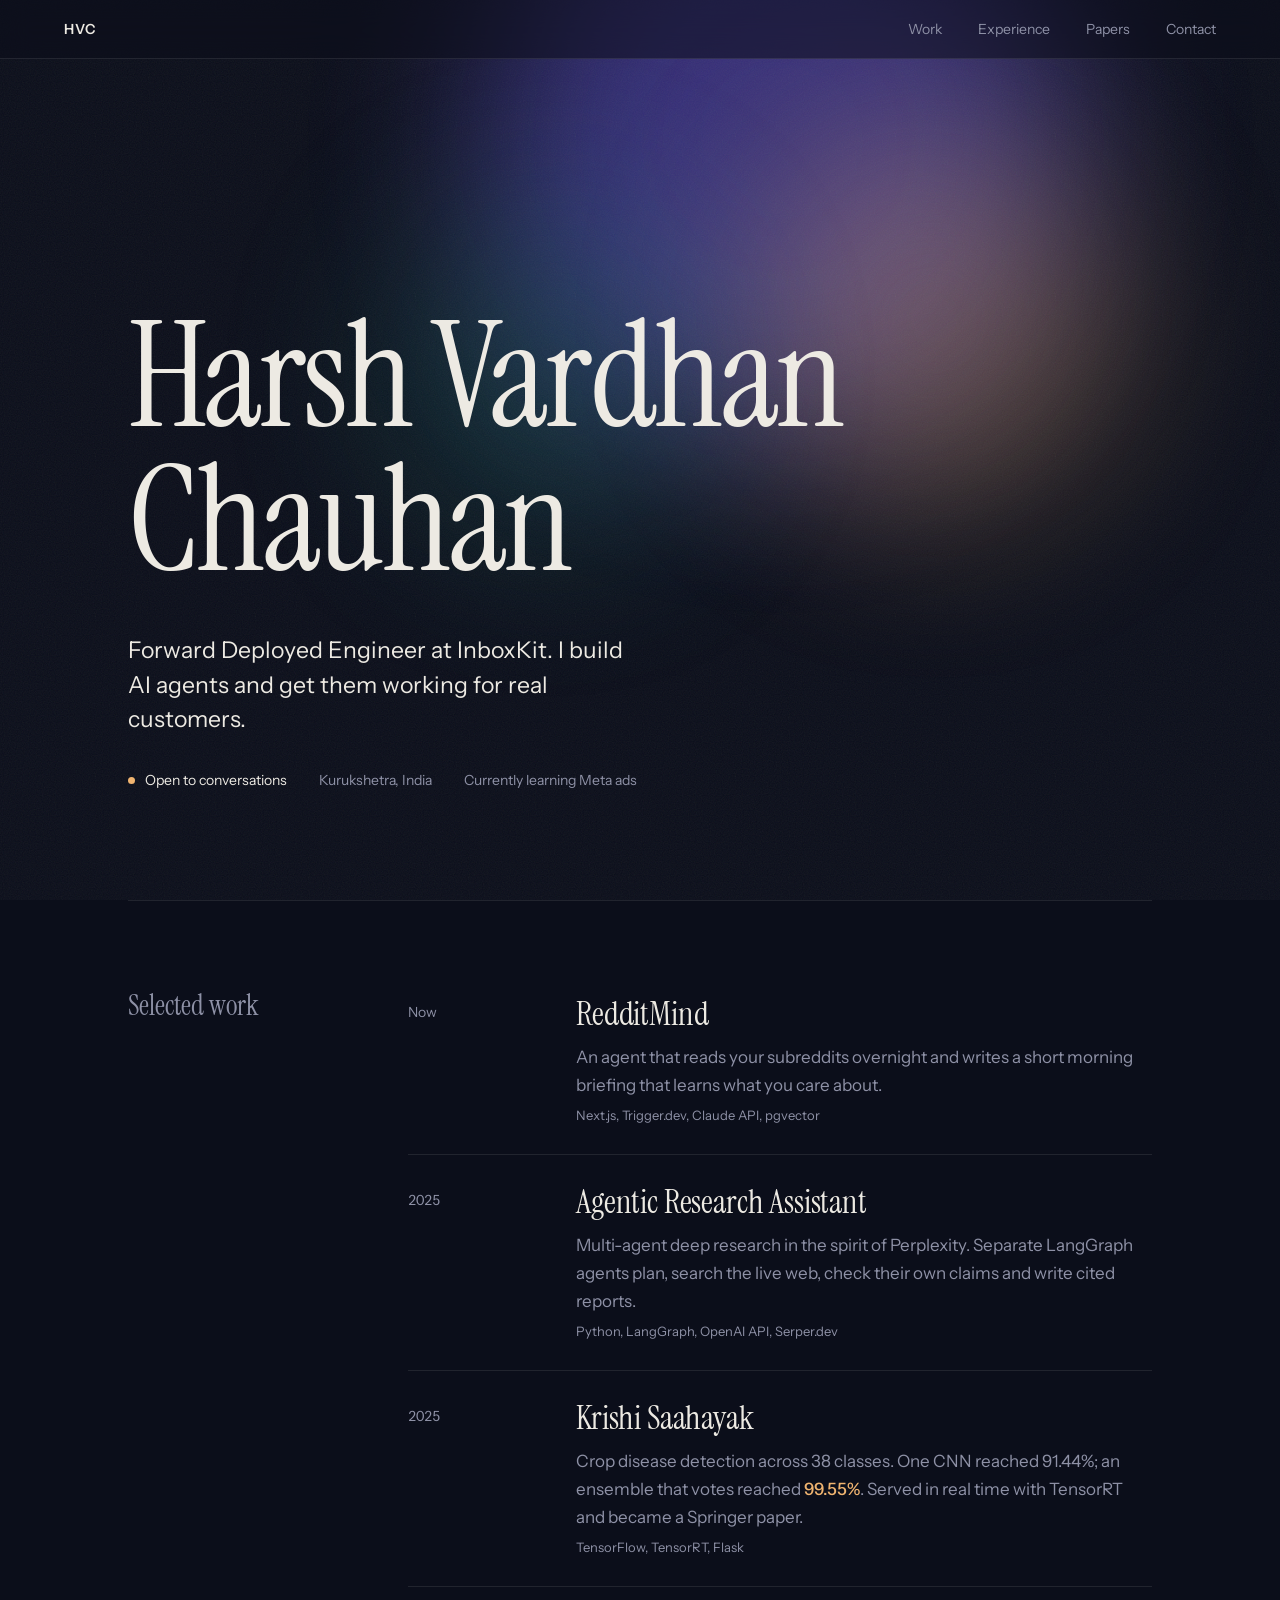
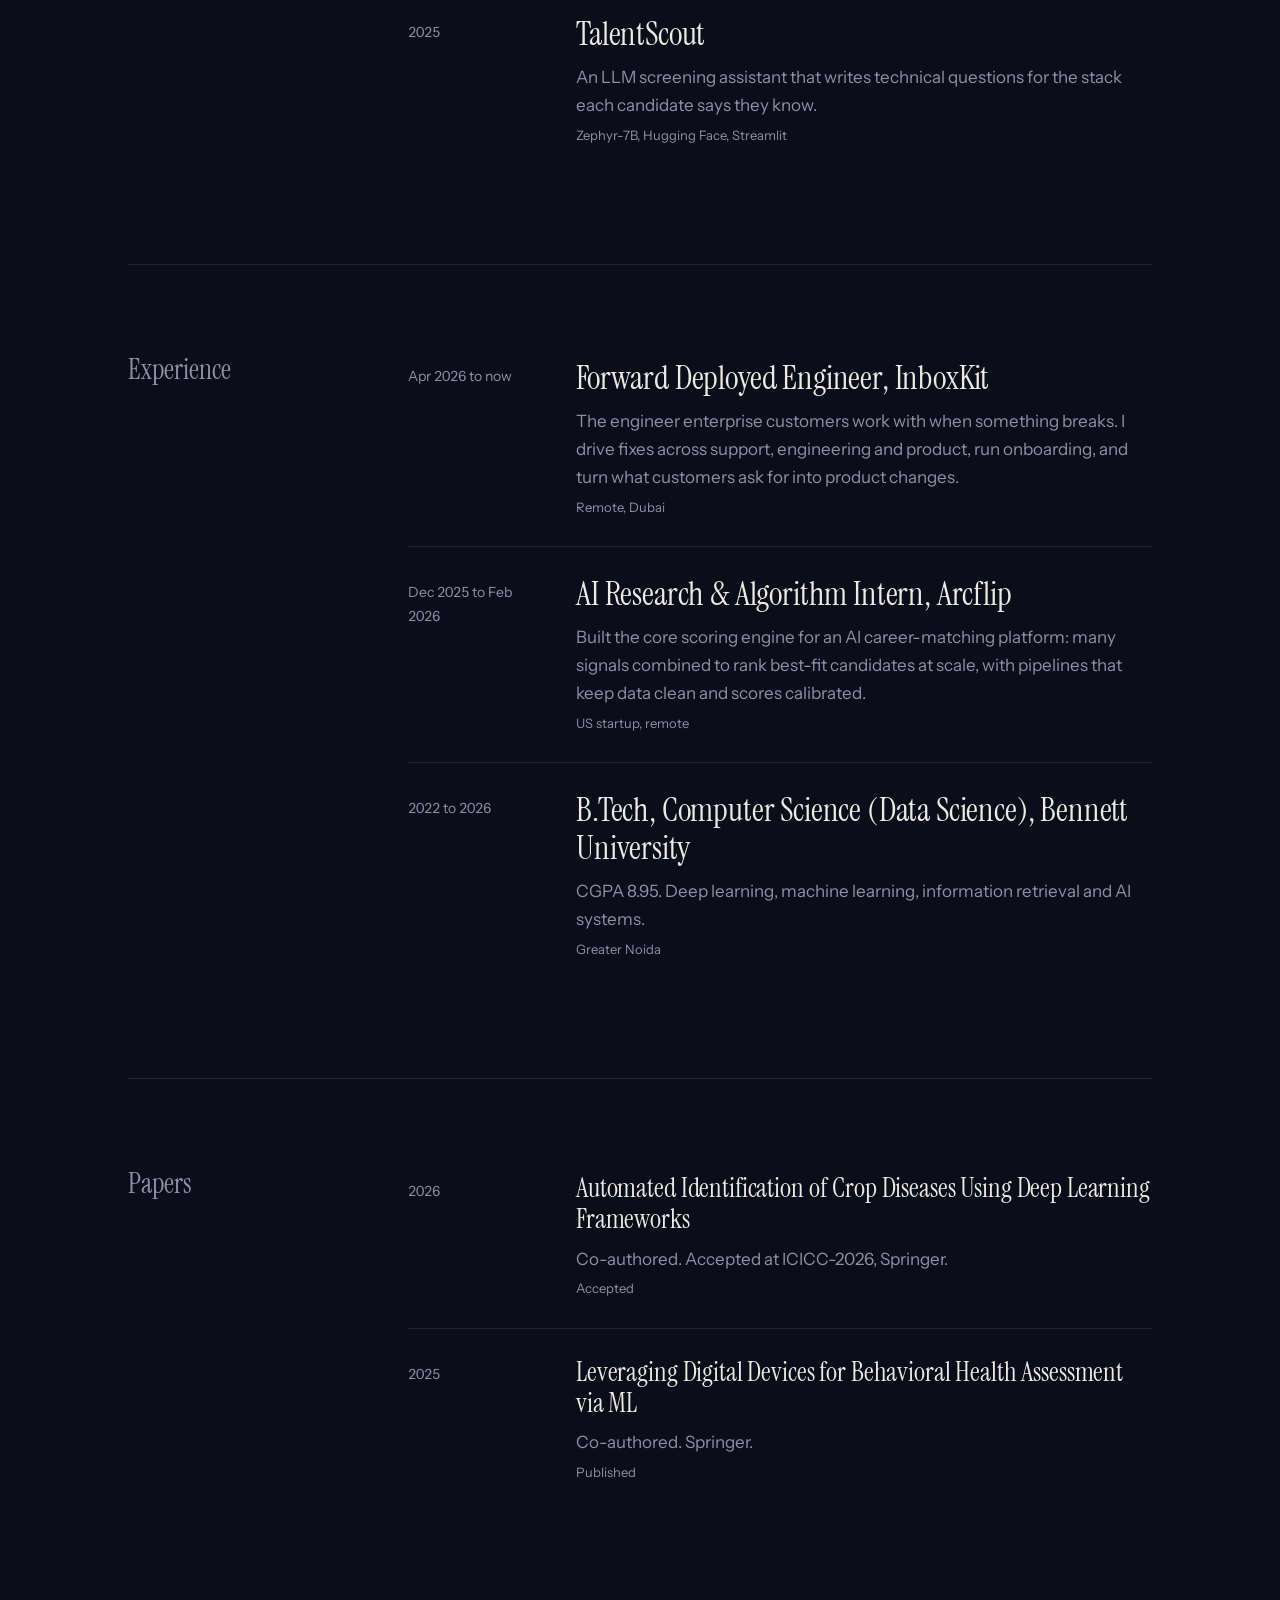
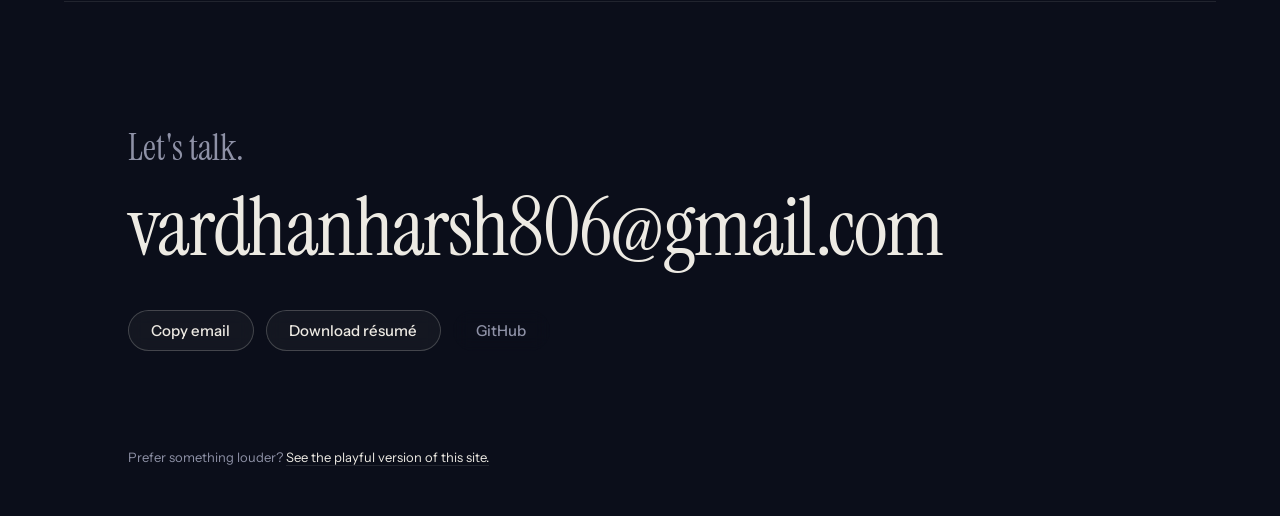
==== aura/index.html @ 72054ad7 "Add red colour preview and professional aura version Co-Authored-By: Claude Opus 5.5 <noreply@anthro" ====
<!doctype html>
<html lang="en">
<head>
  <meta charset="utf-8">
  <meta name="robots" content="noindex">
  <meta name="viewport" content="width=device-width, initial-scale=1">
  <title>Harsh Vardhan Chauhan</title>
  <meta name="description" content="Forward Deployed Engineer at InboxKit. I build AI agents and get them working for real customers.">
  <meta property="og:title" content="Harsh Vardhan Chauhan">
  <meta property="og:description" content="Forward Deployed Engineer at InboxKit. I build AI agents and get them working for real customers.">
  <meta property="og:image" content="https://vardhan-harsh07.github.io/og.png">
  <meta name="theme-color" content="#0B0E1A">
  <link rel="icon" href="data:image/svg+xml,<svg xmlns='http://www.w3.org/2000/svg' viewBox='0 0 32 32'><rect width='32' height='32' rx='16' fill='%230B0E1A'/><circle cx='16' cy='16' r='9' fill='%23F0B470' opacity='.9'/></svg>">
  <link rel="preconnect" href="https://fonts.googleapis.com">
  <link rel="preconnect" href="https://fonts.gstatic.com" crossorigin>
  <link href="https://fonts.googleapis.com/css2?family=Instrument+Sans:wght@400;500;600&family=Instrument+Serif&display=swap" rel="stylesheet">
  <link rel="stylesheet" href="aura.css">
</head>
<body>
  <a class="skip" href="#work">Skip to work</a>

  <div class="aura" aria-hidden="true">
    <span class="orb orb-a"></span>
    <span class="orb orb-b"></span>
    <span class="orb orb-c"></span>
  </div>
  <div class="grain" aria-hidden="true"></div>

  <header class="top">
    <a class="mark" href="#top" aria-label="Back to top">HVC</a>
    <nav aria-label="Sections">
      <a href="#work">Work</a>
      <a href="#experience">Experience</a>
      <a href="#papers">Papers</a>
      <a href="#contact">Contact</a>
    </nav>
  </header>

  <main id="top">
    <section class="hero">
      <h1 class="name" aria-label="Harsh Vardhan Chauhan">
        <span class="line"><span>Harsh Vardhan</span></span>
        <span class="line"><span>Chauhan</span></span>
      </h1>
      <p class="lede reveal">Forward Deployed Engineer at InboxKit. I build AI agents and get them working for real customers.</p>
      <div class="hero-meta reveal">
        <span class="status"><span class="pulse" aria-hidden="true"></span>Open to conversations</span>
        <span>Kurukshetra, India</span>
        <span>Currently learning Meta ads</span>
      </div>
    </section>

    <section id="work" class="block" aria-labelledby="work-h">
      <h2 id="work-h">Selected work</h2>
      <ol class="rows">
        <li class="row">
          <span class="when">Now</span>
          <div class="what">
            <h3>RedditMind</h3>
            <p>An agent that reads your subreddits overnight and writes a short morning briefing that learns what you care about.</p>
          </div>
          <span class="stack">Next.js, Trigger.dev, Claude API, pgvector</span>
        </li>
        <li class="row">
          <span class="when">2025</span>
          <div class="what">
            <h3>Agentic Research Assistant</h3>
            <p>Multi-agent deep research in the spirit of Perplexity. Separate LangGraph agents plan, search the live web, check their own claims and write cited reports.</p>
          </div>
          <span class="stack">Python, LangGraph, OpenAI API, Serper.dev</span>
        </li>
        <li class="row">
          <span class="when">2025</span>
          <div class="what">
            <h3>Krishi Saahayak</h3>
            <p>Crop disease detection across 38 classes. One CNN reached 91.44%; an ensemble that votes reached <strong>99.55%</strong>. Served in real time with TensorRT and became a Springer paper.</p>
          </div>
          <span class="stack">TensorFlow, TensorRT, Flask</span>
        </li>
        <li class="row">
          <span class="when">2025</span>
          <div class="what">
            <h3>TalentScout</h3>
            <p>An LLM screening assistant that writes technical questions for the stack each candidate says they know.</p>
          </div>
          <span class="stack">Zephyr-7B, Hugging Face, Streamlit</span>
        </li>
      </ol>
    </section>

    <section id="experience" class="block" aria-labelledby="exp-h">
      <h2 id="exp-h">Experience</h2>
      <ol class="rows">
        <li class="row">
          <span class="when">Apr 2026 to now</span>
          <div class="what">
            <h3>Forward Deployed Engineer, InboxKit</h3>
            <p>The engineer enterprise customers work with when something breaks. I drive fixes across support, engineering and product, run onboarding, and turn what customers ask for into product changes.</p>
          </div>
          <span class="stack">Remote, Dubai</span>
        </li>
        <li class="row">
          <span class="when">Dec 2025 to Feb 2026</span>
          <div class="what">
            <h3>AI Research &amp; Algorithm Intern, Arcflip</h3>
            <p>Built the core scoring engine for an AI career-matching platform: many signals combined to rank best-fit candidates at scale, with pipelines that keep data clean and scores calibrated.</p>
          </div>
          <span class="stack">US startup, remote</span>
        </li>
        <li class="row">
          <span class="when">2022 to 2026</span>
          <div class="what">
            <h3>B.Tech, Computer Science (Data Science), Bennett University</h3>
            <p>CGPA 8.95. Deep learning, machine learning, information retrieval and AI systems.</p>
          </div>
          <span class="stack">Greater Noida</span>
        </li>
      </ol>
    </section>

    <section id="papers" class="block" aria-labelledby="papers-h">
      <h2 id="papers-h">Papers</h2>
      <ol class="rows">
        <li class="row">
          <span class="when">2026</span>
          <div class="what">
            <h3 class="title">Automated Identification of Crop Diseases Using Deep Learning Frameworks</h3>
            <p>Co-authored. Accepted at ICICC-2026, Springer.</p>
          </div>
          <span class="stack">Accepted</span>
        </li>
        <li class="row">
          <span class="when">2025</span>
          <div class="what">
            <h3 class="title">Leveraging Digital Devices for Behavioral Health Assessment via ML</h3>
            <p>Co-authored. Springer.</p>
          </div>
          <span class="stack">Published</span>
        </li>
      </ol>
    </section>

  </main>

  <footer id="contact" class="contact">
    <h2>Let's talk.</h2>
    <a class="email" href="mailto:vardhanharsh806@gmail.com">vardhanharsh806@gmail.com</a>
    <div class="actions">
      <button class="btn" type="button" data-copy="vardhanharsh806@gmail.com">Copy email</button>
      <a class="btn" href="../Harsh-Vardhan-Chauhan-Resume.pdf" download>Download résumé</a>
      <a class="btn quiet" href="https://github.com/Vardhan-Harsh07">GitHub</a>
    </div>
    <p class="fine">Prefer something louder? <a href="../">See the playful version of this site.</a></p>
    <p class="toast" role="status" aria-live="polite"></p>
  </footer>

  <script src="aura.js"></script>
</body>
</html>
---- aura/aura.css ----
:root {
  --night: #0B0E1A;
  --night-2: #12162A;
  --text: #EDEAE3;
  --muted: #8E91A6;
  --rule: rgba(237, 234, 227, 0.1);
  --amber: #F0B470;
  --violet: #6E5CF0;
  --teal: #2FB3A3;
  --serif: "Instrument Serif", Georgia, serif;
  --sans: "Instrument Sans", system-ui, sans-serif;
  --ease: cubic-bezier(0.22, 1, 0.36, 1);
  color-scheme: dark;
}

*, *::before, *::after { box-sizing: border-box; }

html { scroll-behavior: smooth; }

body {
  margin: 0;
  background: var(--night);
  color: var(--text);
  font: 400 1.0625rem/1.65 var(--sans);
  -webkit-font-smoothing: antialiased;
  overflow-x: hidden;
}

h1, h2, h3, p, ol, dl, dd { margin: 0; }
a { color: inherit; text-decoration: none; }
::selection { background: var(--amber); color: var(--night); }
:focus-visible { outline: 1px solid var(--amber); outline-offset: 4px; border-radius: 2px; }

.skip { position: absolute; left: 1rem; top: -3rem; z-index: 10; padding: 0.5rem 0.8rem; background: var(--amber); color: var(--night); }
.skip:focus { top: 1rem; }

/* The aura: three blurred light sources that drift and lean toward the cursor */

.aura {
  position: fixed;
  inset: 0;
  z-index: 0;
  pointer-events: none;
  transform: translate3d(var(--ax, 0px), var(--ay, 0px), 0);
  transition: transform 1.6s var(--ease);
}

.orb {
  position: absolute;
  border-radius: 50%;
  filter: blur(90px);
  opacity: 0;
  animation: rise 2.4s var(--ease) 0.2s forwards, drift 22s ease-in-out infinite alternate;
}

.orb-a { width: 46vw; height: 46vw; left: 38vw; top: -12vw; background: var(--violet); --o: 0.45; }
.orb-b { width: 30vw; height: 30vw; left: 58vw; top: 10vw; background: var(--amber); --o: 0.32; animation-delay: 0.5s, -6s; }
.orb-c { width: 26vw; height: 26vw; left: 30vw; top: 16vw; background: var(--teal); --o: 0.2; animation-delay: 0.8s, -12s; }

@keyframes rise { to { opacity: var(--o); } }
@keyframes drift {
  0% { translate: 0 0; scale: 1; }
  50% { translate: -4vw 3vw; scale: 1.08; }
  100% { translate: 3vw -2vw; scale: 0.95; }
}

.grain {
  position: fixed;
  inset: 0;
  z-index: 1;
  pointer-events: none;
  opacity: 0.07;
  background-image: url("data:image/svg+xml,%3Csvg xmlns='http://www.w3.org/2000/svg' width='160' height='160'%3E%3Cfilter id='n'%3E%3CfeTurbulence type='fractalNoise' baseFrequency='0.85' numOctaves='2' stitchTiles='stitch'/%3E%3C/filter%3E%3Crect width='100%25' height='100%25' filter='url(%23n)'/%3E%3C/svg%3E");
}

.top, main, .contact { position: relative; z-index: 2; }

.top {
  position: fixed;
  inset: 0 0 auto;
  z-index: 5;
  display: flex;
  justify-content: space-between;
  align-items: center;
  padding: 1.1rem max(1.25rem, 5vw);
  font-size: 0.875rem;
  background: rgba(11, 14, 26, 0.55);
  backdrop-filter: blur(14px);
  -webkit-backdrop-filter: blur(14px);
  border-bottom: 1px solid var(--rule);
}

.mark { font-weight: 600; letter-spacing: 0.08em; }
.top nav { display: flex; gap: clamp(1rem, 3vw, 2.25rem); }
.top nav a { color: var(--muted); transition: color 0.3s; }
.top nav a:hover { color: var(--text); }

main, .contact { max-width: 72rem; margin-inline: auto; padding-inline: max(1.25rem, 5vw); }

/* Hero */

.hero {
  min-height: 100svh;
  display: flex;
  flex-direction: column;
  justify-content: flex-end;
  padding-block: 8rem clamp(4rem, 12vh, 8rem);
}

.name {
  font: 400 clamp(3.6rem, 11.5vw, 10.5rem)/0.92 var(--serif);
  letter-spacing: -0.02em;
}

.line { display: block; overflow: hidden; padding-bottom: 0.06em; }
.line > span {
  display: inline-block;
  transform: translateY(105%);
  filter: blur(12px);
  animation: surface 1.4s var(--ease) forwards;
}
.line + .line > span { animation-delay: 0.15s; }

@keyframes surface { to { transform: none; filter: blur(0); } }

.lede {
  max-width: 34ch;
  margin-top: 2.25rem;
  font-size: clamp(1.15rem, 1.8vw, 1.45rem);
  line-height: 1.5;
  color: var(--text);
}

.hero-meta {
  display: flex;
  flex-wrap: wrap;
  gap: 0.75rem 2rem;
  margin-top: 2rem;
  font-size: 0.875rem;
  color: var(--muted);
}

.status { display: inline-flex; align-items: center; gap: 0.6rem; color: var(--text); }
.pulse { width: 7px; height: 7px; border-radius: 50%; background: var(--amber); box-shadow: 0 0 0 0 rgba(240, 180, 112, 0.6); animation: pulse 2.6s ease-out infinite; }
@keyframes pulse { 70%, 100% { box-shadow: 0 0 0 10px rgba(240, 180, 112, 0); } }

.reveal { opacity: 0; transform: translateY(14px); animation: in 1.2s var(--ease) forwards; }
.lede.reveal { animation-delay: 0.55s; }
.hero-meta.reveal { animation-delay: 0.75s; }
@keyframes in { to { opacity: 1; transform: none; } }

/* Sections */

.block {
  display: grid;
  grid-template-columns: minmax(10rem, 1fr) 3fr;
  gap: 2rem;
  padding-block: clamp(4rem, 10vh, 7rem);
  border-top: 1px solid var(--rule);
}

.block h2 {
  font: 400 1.75rem/1.1 var(--serif);
  color: var(--muted);
  position: sticky;
  top: 6rem;
  align-self: start;
}

.rows { list-style: none; padding: 0; }

.row {
  position: relative;
  display: grid;
  grid-template-columns: 8.5rem 1fr;
  grid-template-areas: "when what" ". stack";
  gap: 0.35rem 2rem;
  padding-block: 1.75rem;
  border-bottom: 1px solid var(--rule);
}
.row:first-child { padding-top: 0.25rem; }
.row:last-child { border-bottom: 0; }

.when { grid-area: when; font-size: 0.875rem; color: var(--muted); padding-top: 0.4rem; font-variant-numeric: tabular-nums; }
.what { grid-area: what; }
.stack { grid-area: stack; font-size: 0.8125rem; color: var(--muted); }

.row h3 {
  font: 400 clamp(1.6rem, 2.6vw, 2.15rem)/1.15 var(--serif);
  letter-spacing: -0.005em;
  transition: color 0.4s var(--ease);
}
.row h3.title { font-size: clamp(1.35rem, 2.1vw, 1.7rem); }
.row p { max-width: 58ch; margin-top: 0.6rem; color: var(--muted); transition: color 0.4s var(--ease); }
.row strong { color: var(--amber); font-weight: 500; }

.row:hover h3 { color: var(--amber); }
.row:hover p { color: var(--text); }

/* Contact */

.contact {
  padding-block: clamp(5rem, 14vh, 9rem) 3rem;
  border-top: 1px solid var(--rule);
}

.contact h2 { font: 400 clamp(1.75rem, 3vw, 2.25rem)/1.1 var(--serif); color: var(--muted); }

.email {
  display: inline-block;
  margin-top: 1rem;
  font: 400 clamp(1.9rem, 6.4vw, 5.5rem)/1.05 var(--serif);
  letter-spacing: -0.02em;
  overflow-wrap: anywhere;
  background: linear-gradient(90deg, var(--text), var(--text)) no-repeat 0 100% / 0% 1px;
  transition: background-size 0.8s var(--ease), color 0.4s;
}
.email:hover { background-size: 100% 1px; color: #FFFFFF; }

.actions { display: flex; flex-wrap: wrap; gap: 0.75rem; margin-top: 2.5rem; }

.btn {
  padding: 0.75rem 1.4rem;
  border: 1px solid rgba(237, 234, 227, 0.22);
  border-radius: 999px;
  background: rgba(237, 234, 227, 0.04);
  color: var(--text);
  font: 500 0.9375rem/1 var(--sans);
  cursor: pointer;
  backdrop-filter: blur(8px);
  transition: background 0.3s, border-color 0.3s, color 0.3s;
}
.btn:hover { background: var(--text); color: var(--night); border-color: var(--text); }
.btn.quiet { border-color: transparent; background: transparent; color: var(--muted); }
.btn.quiet:hover { color: var(--text); background: transparent; }

.fine { margin-top: 6rem; font-size: 0.8125rem; color: var(--muted); }
.fine a { color: var(--text); border-bottom: 1px solid var(--rule); }
.fine a:hover { border-color: var(--amber); }

.toast { position: fixed; left: 50%; bottom: 2rem; translate: -50% 1rem; padding: 0.6rem 1.1rem; border-radius: 999px; background: var(--text); color: var(--night); font-size: 0.875rem; opacity: 0; pointer-events: none; transition: opacity 0.3s, translate 0.4s var(--ease); }
.toast.on { opacity: 1; translate: -50% 0; }

/* Smaller screens */

@media (max-width: 860px) {
  .block { grid-template-columns: 1fr; gap: 1.5rem; }
  .block h2 { position: static; }
  .orb-a { width: 90vw; height: 90vw; left: 10vw; top: -20vw; }
  .orb-b { width: 60vw; height: 60vw; left: 40vw; top: 30vw; }
  .orb-c { width: 50vw; height: 50vw; left: -5vw; top: 40vw; }
}

@media (max-width: 600px) {
  .top nav a:not([href="#contact"]) { display: none; }
  .row { grid-template-columns: 1fr; grid-template-areas: "when" "what" "stack"; }
  .when { padding-top: 0; }
}

@media (prefers-reduced-motion: reduce) {
  html { scroll-behavior: auto; }
  .orb { animation: rise 0.01s forwards; }
  .line > span, .reveal { animation: none; transform: none; filter: none; opacity: 1; }
  .pulse { animation: none; }
  .aura { transition: none; }
}
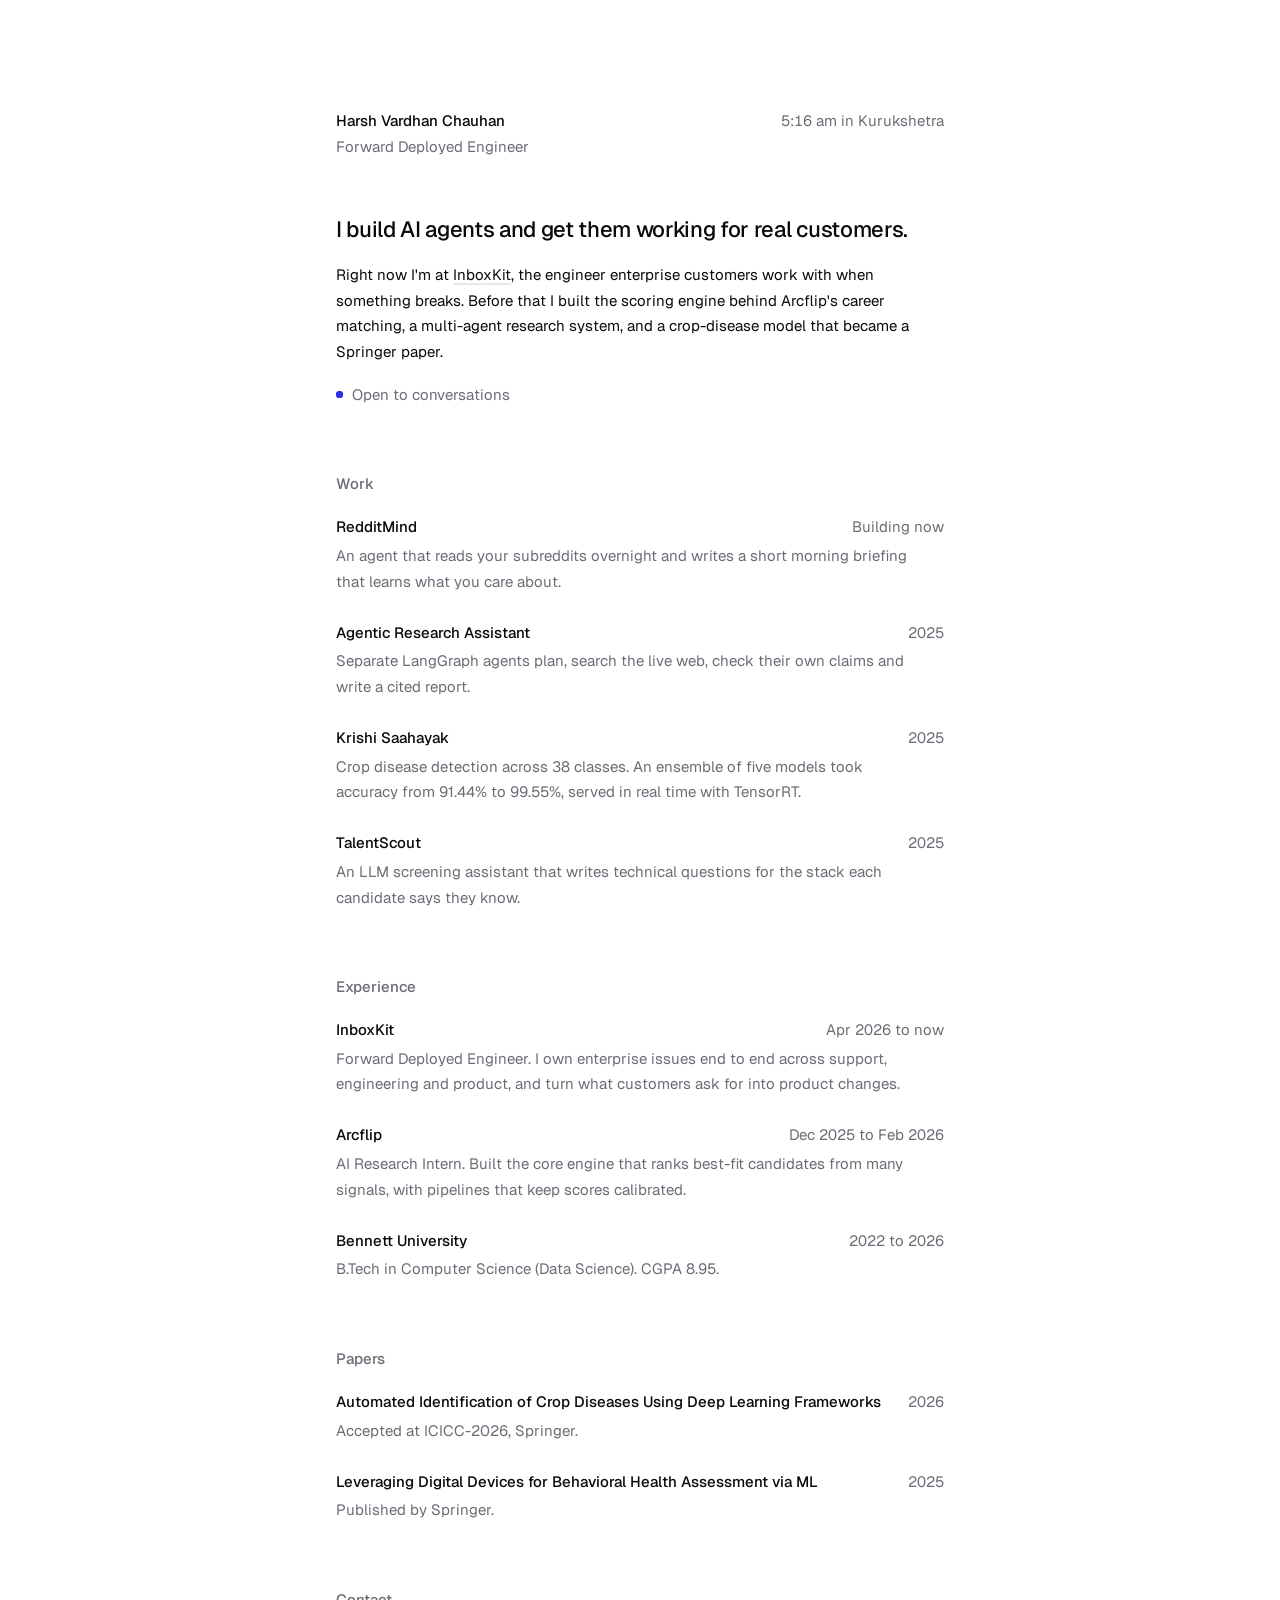
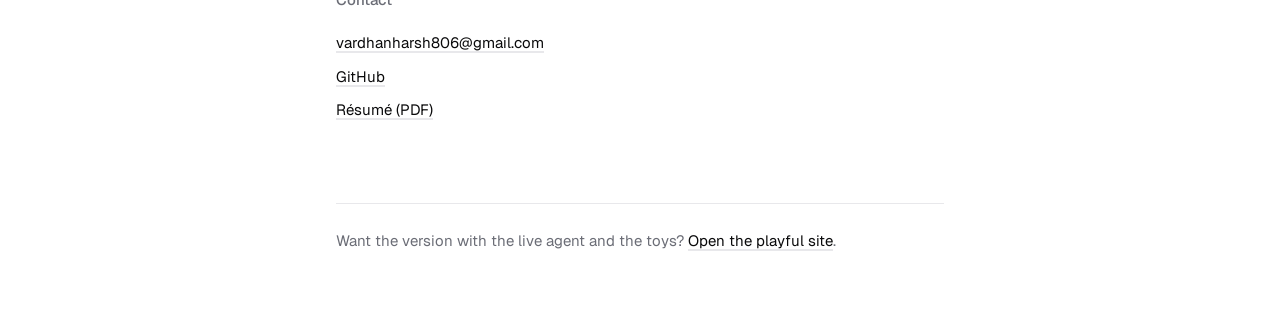
==== commit 2d6df61e: "Add colour switcher, rebuild aura as a clean light page, drop red copy Co-Authored-By: Claude Opus 5" ====
--- a/aura/index.html
+++ b/aura/index.html
@@ -9,151 +9,99 @@
   <meta property="og:title" content="Harsh Vardhan Chauhan">
   <meta property="og:description" content="Forward Deployed Engineer at InboxKit. I build AI agents and get them working for real customers.">
   <meta property="og:image" content="https://vardhan-harsh07.github.io/og.png">
-  <meta name="theme-color" content="#0B0E1A">
-  <link rel="icon" href="data:image/svg+xml,<svg xmlns='http://www.w3.org/2000/svg' viewBox='0 0 32 32'><rect width='32' height='32' rx='16' fill='%230B0E1A'/><circle cx='16' cy='16' r='9' fill='%23F0B470' opacity='.9'/></svg>">
+  <meta name="theme-color" content="#FFFFFF" media="(prefers-color-scheme: light)">
+  <meta name="theme-color" content="#0A0A0B" media="(prefers-color-scheme: dark)">
+  <link rel="icon" href="data:image/svg+xml,<svg xmlns='http://www.w3.org/2000/svg' viewBox='0 0 32 32'><rect width='32' height='32' rx='7' fill='%232A33E8'/><text x='16' y='21.5' font-family='Arial' font-weight='700' font-size='13' text-anchor='middle' fill='%23fff'>HV</text></svg>">
   <link rel="preconnect" href="https://fonts.googleapis.com">
   <link rel="preconnect" href="https://fonts.gstatic.com" crossorigin>
-  <link href="https://fonts.googleapis.com/css2?family=Instrument+Sans:wght@400;500;600&family=Instrument+Serif&display=swap" rel="stylesheet">
+  <link href="https://fonts.googleapis.com/css2?family=Geist:wght@400;500;600&display=swap" rel="stylesheet">
   <link rel="stylesheet" href="aura.css">
 </head>
 <body>
-  <a class="skip" href="#work">Skip to work</a>
+  <main class="page">
+    <header class="intro">
+      <div class="who" style="--i:0">
+        <h1>Harsh Vardhan Chauhan</h1>
+        <p class="role">Forward Deployed Engineer</p>
+      </div>
+      <p class="clock" style="--i:1" aria-label="Local time in Kurukshetra"><span data-clock>--:--</span> in Kurukshetra</p>
+    </header>
 
-  <div class="aura" aria-hidden="true">
-    <span class="orb orb-a"></span>
-    <span class="orb orb-b"></span>
-    <span class="orb orb-c"></span>
-  </div>
-  <div class="grain" aria-hidden="true"></div>
-
-  <header class="top">
-    <a class="mark" href="#top" aria-label="Back to top">HVC</a>
-    <nav aria-label="Sections">
-      <a href="#work">Work</a>
-      <a href="#experience">Experience</a>
-      <a href="#papers">Papers</a>
-      <a href="#contact">Contact</a>
-    </nav>
-  </header>
-
-  <main id="top">
-    <section class="hero">
-      <h1 class="name" aria-label="Harsh Vardhan Chauhan">
-        <span class="line"><span>Harsh Vardhan</span></span>
-        <span class="line"><span>Chauhan</span></span>
-      </h1>
-      <p class="lede reveal">Forward Deployed Engineer at InboxKit. I build AI agents and get them working for real customers.</p>
-      <div class="hero-meta reveal">
-        <span class="status"><span class="pulse" aria-hidden="true"></span>Open to conversations</span>
-        <span>Kurukshetra, India</span>
-        <span>Currently learning Meta ads</span>
-      </div>
+    <section class="about" style="--i:2">
+      <p>I build AI agents and get them working for real customers.</p>
+      <p>Right now I'm at <a href="https://inboxkit.com">InboxKit</a>, the engineer enterprise customers work with when something breaks. Before that I built the scoring engine behind Arcflip's career matching, a multi-agent research system, and a crop-disease model that became a Springer paper.</p>
+      <p class="status"><span class="dot" aria-hidden="true"></span>Open to conversations</p>
     </section>
 
-    <section id="work" class="block" aria-labelledby="work-h">
-      <h2 id="work-h">Selected work</h2>
-      <ol class="rows">
-        <li class="row">
-          <span class="when">Now</span>
-          <div class="what">
-            <h3>RedditMind</h3>
-            <p>An agent that reads your subreddits overnight and writes a short morning briefing that learns what you care about.</p>
-          </div>
-          <span class="stack">Next.js, Trigger.dev, Claude API, pgvector</span>
+    <section class="block" style="--i:3" aria-labelledby="work-h">
+      <h2 id="work-h">Work</h2>
+      <ul class="list">
+        <li>
+          <div class="line"><h3>RedditMind</h3><span class="when">Building now</span></div>
+          <p>An agent that reads your subreddits overnight and writes a short morning briefing that learns what you care about.</p>
         </li>
-        <li class="row">
-          <span class="when">2025</span>
-          <div class="what">
-            <h3>Agentic Research Assistant</h3>
-            <p>Multi-agent deep research in the spirit of Perplexity. Separate LangGraph agents plan, search the live web, check their own claims and write cited reports.</p>
-          </div>
-          <span class="stack">Python, LangGraph, OpenAI API, Serper.dev</span>
+        <li>
+          <div class="line"><h3>Agentic Research Assistant</h3><span class="when">2025</span></div>
+          <p>Separate LangGraph agents plan, search the live web, check their own claims and write a cited report.</p>
         </li>
-        <li class="row">
-          <span class="when">2025</span>
-          <div class="what">
-            <h3>Krishi Saahayak</h3>
-            <p>Crop disease detection across 38 classes. One CNN reached 91.44%; an ensemble that votes reached <strong>99.55%</strong>. Served in real time with TensorRT and became a Springer paper.</p>
-          </div>
-          <span class="stack">TensorFlow, TensorRT, Flask</span>
+        <li>
+          <div class="line"><h3>Krishi Saahayak</h3><span class="when">2025</span></div>
+          <p>Crop disease detection across 38 classes. An ensemble of five models took accuracy from 91.44% to 99.55%, served in real time with TensorRT.</p>
         </li>
-        <li class="row">
-          <span class="when">2025</span>
-          <div class="what">
-            <h3>TalentScout</h3>
-            <p>An LLM screening assistant that writes technical questions for the stack each candidate says they know.</p>
-          </div>
-          <span class="stack">Zephyr-7B, Hugging Face, Streamlit</span>
+        <li>
+          <div class="line"><h3>TalentScout</h3><span class="when">2025</span></div>
+          <p>An LLM screening assistant that writes technical questions for the stack each candidate says they know.</p>
         </li>
-      </ol>
+      </ul>
     </section>
 
-    <section id="experience" class="block" aria-labelledby="exp-h">
+    <section class="block" style="--i:4" aria-labelledby="exp-h">
       <h2 id="exp-h">Experience</h2>
-      <ol class="rows">
-        <li class="row">
-          <span class="when">Apr 2026 to now</span>
-          <div class="what">
-            <h3>Forward Deployed Engineer, InboxKit</h3>
-            <p>The engineer enterprise customers work with when something breaks. I drive fixes across support, engineering and product, run onboarding, and turn what customers ask for into product changes.</p>
-          </div>
-          <span class="stack">Remote, Dubai</span>
+      <ul class="list">
+        <li>
+          <div class="line"><h3>InboxKit</h3><span class="when">Apr 2026 to now</span></div>
+          <p>Forward Deployed Engineer. I own enterprise issues end to end across support, engineering and product, and turn what customers ask for into product changes.</p>
         </li>
-        <li class="row">
-          <span class="when">Dec 2025 to Feb 2026</span>
-          <div class="what">
-            <h3>AI Research &amp; Algorithm Intern, Arcflip</h3>
-            <p>Built the core scoring engine for an AI career-matching platform: many signals combined to rank best-fit candidates at scale, with pipelines that keep data clean and scores calibrated.</p>
-          </div>
-          <span class="stack">US startup, remote</span>
+        <li>
+          <div class="line"><h3>Arcflip</h3><span class="when">Dec 2025 to Feb 2026</span></div>
+          <p>AI Research Intern. Built the core engine that ranks best-fit candidates from many signals, with pipelines that keep scores calibrated.</p>
         </li>
-        <li class="row">
-          <span class="when">2022 to 2026</span>
-          <div class="what">
-            <h3>B.Tech, Computer Science (Data Science), Bennett University</h3>
-            <p>CGPA 8.95. Deep learning, machine learning, information retrieval and AI systems.</p>
-          </div>
-          <span class="stack">Greater Noida</span>
+        <li>
+          <div class="line"><h3>Bennett University</h3><span class="when">2022 to 2026</span></div>
+          <p>B.Tech in Computer Science (Data Science). CGPA 8.95.</p>
         </li>
-      </ol>
+      </ul>
     </section>
 
-    <section id="papers" class="block" aria-labelledby="papers-h">
+    <section class="block" style="--i:5" aria-labelledby="papers-h">
       <h2 id="papers-h">Papers</h2>
-      <ol class="rows">
-        <li class="row">
-          <span class="when">2026</span>
-          <div class="what">
-            <h3 class="title">Automated Identification of Crop Diseases Using Deep Learning Frameworks</h3>
-            <p>Co-authored. Accepted at ICICC-2026, Springer.</p>
-          </div>
-          <span class="stack">Accepted</span>
+      <ul class="list">
+        <li>
+          <div class="line"><h3>Automated Identification of Crop Diseases Using Deep Learning Frameworks</h3><span class="when">2026</span></div>
+          <p>Accepted at ICICC-2026, Springer.</p>
         </li>
-        <li class="row">
-          <span class="when">2025</span>
-          <div class="what">
-            <h3 class="title">Leveraging Digital Devices for Behavioral Health Assessment via ML</h3>
-            <p>Co-authored. Springer.</p>
-          </div>
-          <span class="stack">Published</span>
+        <li>
+          <div class="line"><h3>Leveraging Digital Devices for Behavioral Health Assessment via ML</h3><span class="when">2025</span></div>
+          <p>Published by Springer.</p>
         </li>
-      </ol>
+      </ul>
     </section>
 
+    <section class="block" style="--i:6" aria-labelledby="contact-h">
+      <h2 id="contact-h">Contact</h2>
+      <ul class="links">
+        <li><button type="button" data-copy="vardhanharsh806@gmail.com">vardhanharsh806@gmail.com</button><span class="hint">Click to copy</span></li>
+        <li><a href="https://github.com/Vardhan-Harsh07">GitHub</a></li>
+        <li><a href="../Harsh-Vardhan-Chauhan-Resume.pdf" download>Résumé (PDF)</a></li>
+      </ul>
+    </section>
+
+    <footer class="foot" style="--i:7">
+      <p>Want the version with the live agent and the toys? <a href="../">Open the playful site</a>.</p>
+    </footer>
   </main>
 
-  <footer id="contact" class="contact">
-    <h2>Let's talk.</h2>
-    <a class="email" href="mailto:vardhanharsh806@gmail.com">vardhanharsh806@gmail.com</a>
-    <div class="actions">
-      <button class="btn" type="button" data-copy="vardhanharsh806@gmail.com">Copy email</button>
-      <a class="btn" href="../Harsh-Vardhan-Chauhan-Resume.pdf" download>Download résumé</a>
-      <a class="btn quiet" href="https://github.com/Vardhan-Harsh07">GitHub</a>
-    </div>
-    <p class="fine">Prefer something louder? <a href="../">See the playful version of this site.</a></p>
-    <p class="toast" role="status" aria-live="polite"></p>
-  </footer>
-
+  <p class="toast" role="status" aria-live="polite"></p>
   <script src="aura.js"></script>
 </body>
 </html>
--- a/aura/aura.css
+++ b/aura/aura.css
@@ -1,266 +1,120 @@
 :root {
-  --night: #0B0E1A;
-  --night-2: #12162A;
-  --text: #EDEAE3;
-  --muted: #8E91A6;
-  --rule: rgba(237, 234, 227, 0.1);
-  --amber: #F0B470;
-  --violet: #6E5CF0;
-  --teal: #2FB3A3;
-  --serif: "Instrument Serif", Georgia, serif;
-  --sans: "Instrument Sans", system-ui, sans-serif;
+  --bg: #FFFFFF;
+  --text: #0A0A0B;
+  --muted: #6B6D76;
+  --faint: #E8E8EB;
+  --accent: #2A33E8;
+  --sans: "Geist", system-ui, -apple-system, sans-serif;
   --ease: cubic-bezier(0.22, 1, 0.36, 1);
-  color-scheme: dark;
+  color-scheme: light;
+}
+
+@media (prefers-color-scheme: dark) {
+  :root {
+    --bg: #0A0A0B;
+    --text: #F2F2F3;
+    --muted: #9A9CA6;
+    --faint: #222226;
+    --accent: #8C92FF;
+    color-scheme: dark;
+  }
 }
 
 *, *::before, *::after { box-sizing: border-box; }
 
-html { scroll-behavior: smooth; }
-
 body {
   margin: 0;
-  background: var(--night);
+  background: var(--bg);
   color: var(--text);
-  font: 400 1.0625rem/1.65 var(--sans);
+  font: 400 15px/1.7 var(--sans);
   -webkit-font-smoothing: antialiased;
-  overflow-x: hidden;
+  text-rendering: optimizeLegibility;
 }
 
-h1, h2, h3, p, ol, dl, dd { margin: 0; }
-a { color: inherit; text-decoration: none; }
-::selection { background: var(--amber); color: var(--night); }
-:focus-visible { outline: 1px solid var(--amber); outline-offset: 4px; border-radius: 2px; }
+h1, h2, h3, p, ul { margin: 0; padding: 0; }
+ul { list-style: none; }
+::selection { background: var(--accent); color: #FFFFFF; }
+:focus-visible { outline: 2px solid var(--accent); outline-offset: 3px; border-radius: 4px; }
 
-.skip { position: absolute; left: 1rem; top: -3rem; z-index: 10; padding: 0.5rem 0.8rem; background: var(--amber); color: var(--night); }
-.skip:focus { top: 1rem; }
+a, .links button {
+  color: var(--text);
+  text-decoration: underline;
+  text-decoration-color: var(--faint);
+  text-decoration-thickness: 1.5px;
+  text-underline-offset: 3px;
+  transition: text-decoration-color 0.2s;
+}
+a:hover, .links button:hover { text-decoration-color: var(--accent); }
 
-/* The aura: three blurred light sources that drift and lean toward the cursor */
-
-.aura {
-  position: fixed;
-  inset: 0;
-  z-index: 0;
-  pointer-events: none;
-  transform: translate3d(var(--ax, 0px), var(--ay, 0px), 0);
-  transition: transform 1.6s var(--ease);
+.page {
+  max-width: 41rem;
+  margin: 0 auto;
+  padding: clamp(4rem, 12vh, 8rem) 1.5rem 5rem;
 }
 
-.orb {
-  position: absolute;
-  border-radius: 50%;
-  filter: blur(90px);
+/* One orchestrated entrance: each block resolves from a soft blur, in order */
+
+.page > * {
   opacity: 0;
-  animation: rise 2.4s var(--ease) 0.2s forwards, drift 22s ease-in-out infinite alternate;
+  filter: blur(6px);
+  transform: translateY(8px);
+  animation: settle 0.9s var(--ease) forwards;
+  animation-delay: calc(var(--i) * 90ms);
+}
+@keyframes settle { to { opacity: 1; filter: blur(0); transform: none; } }
+
+.intro { display: flex; justify-content: space-between; align-items: baseline; gap: 1rem; flex-wrap: wrap; }
+h1 { font-size: 15px; font-weight: 500; }
+.role, .clock { color: var(--muted); }
+.clock { font-variant-numeric: tabular-nums; }
+
+.about { margin-top: 3.5rem; display: grid; gap: 1.1rem; }
+.about p:first-child { font-size: 1.375rem; line-height: 1.35; font-weight: 500; letter-spacing: -0.015em; }
+
+.status { display: inline-flex; align-items: center; gap: 0.55rem; color: var(--muted); }
+.dot { position: relative; width: 7px; height: 7px; border-radius: 50%; background: var(--accent); }
+.dot::after { content: ""; position: absolute; inset: 0; border-radius: 50%; background: var(--accent); animation: ping 2.4s var(--ease) infinite; }
+@keyframes ping { 0% { transform: scale(1); opacity: 0.6; } 80%, 100% { transform: scale(3); opacity: 0; } }
+
+.block { margin-top: 4rem; }
+h2 { font-size: 15px; font-weight: 500; color: var(--muted); margin-bottom: 1.1rem; }
+
+/* Lists: hovering one entry quietly dims the rest */
+
+.list { display: grid; gap: 1.6rem; }
+.list li { transition: opacity 0.25s var(--ease); }
+@media (hover: hover) {
+  .list:hover li { opacity: 0.4; }
+  .list li:hover { opacity: 1; }
 }
 
-.orb-a { width: 46vw; height: 46vw; left: 38vw; top: -12vw; background: var(--violet); --o: 0.45; }
-.orb-b { width: 30vw; height: 30vw; left: 58vw; top: 10vw; background: var(--amber); --o: 0.32; animation-delay: 0.5s, -6s; }
-.orb-c { width: 26vw; height: 26vw; left: 30vw; top: 16vw; background: var(--teal); --o: 0.2; animation-delay: 0.8s, -12s; }
+.line { display: flex; justify-content: space-between; align-items: baseline; gap: 1.5rem; }
+h3 { font-size: 15px; font-weight: 500; }
+.when { flex-shrink: 0; color: var(--muted); font-variant-numeric: tabular-nums; }
+.list p { margin-top: 0.2rem; color: var(--muted); max-width: 36rem; }
 
-@keyframes rise { to { opacity: var(--o); } }
-@keyframes drift {
-  0% { translate: 0 0; scale: 1; }
-  50% { translate: -4vw 3vw; scale: 1.08; }
-  100% { translate: 3vw -2vw; scale: 0.95; }
+.links { display: grid; gap: 0.5rem; }
+.links button { padding: 0; border: 0; background: none; font: inherit; cursor: pointer; }
+.hint { margin-left: 0.75rem; color: var(--muted); font-size: 13px; opacity: 0; transition: opacity 0.2s; }
+.links li:hover .hint, .links button:focus-visible + .hint { opacity: 1; }
+
+.foot { margin-top: 5rem; padding-top: 1.5rem; border-top: 1px solid var(--faint); color: var(--muted); }
+
+.toast {
+  position: fixed; left: 50%; bottom: 1.75rem; translate: -50% 0.75rem;
+  padding: 0.5rem 0.95rem; border-radius: 999px;
+  background: var(--text); color: var(--bg); font-size: 13px;
+  opacity: 0; pointer-events: none;
+  transition: opacity 0.25s, translate 0.35s var(--ease);
 }
-
-.grain {
-  position: fixed;
-  inset: 0;
-  z-index: 1;
-  pointer-events: none;
-  opacity: 0.07;
-  background-image: url("data:image/svg+xml,%3Csvg xmlns='http://www.w3.org/2000/svg' width='160' height='160'%3E%3Cfilter id='n'%3E%3CfeTurbulence type='fractalNoise' baseFrequency='0.85' numOctaves='2' stitchTiles='stitch'/%3E%3C/filter%3E%3Crect width='100%25' height='100%25' filter='url(%23n)'/%3E%3C/svg%3E");
-}
-
-.top, main, .contact { position: relative; z-index: 2; }
-
-.top {
-  position: fixed;
-  inset: 0 0 auto;
-  z-index: 5;
-  display: flex;
-  justify-content: space-between;
-  align-items: center;
-  padding: 1.1rem max(1.25rem, 5vw);
-  font-size: 0.875rem;
-  background: rgba(11, 14, 26, 0.55);
-  backdrop-filter: blur(14px);
-  -webkit-backdrop-filter: blur(14px);
-  border-bottom: 1px solid var(--rule);
-}
-
-.mark { font-weight: 600; letter-spacing: 0.08em; }
-.top nav { display: flex; gap: clamp(1rem, 3vw, 2.25rem); }
-.top nav a { color: var(--muted); transition: color 0.3s; }
-.top nav a:hover { color: var(--text); }
-
-main, .contact { max-width: 72rem; margin-inline: auto; padding-inline: max(1.25rem, 5vw); }
-
-/* Hero */
-
-.hero {
-  min-height: 100svh;
-  display: flex;
-  flex-direction: column;
-  justify-content: flex-end;
-  padding-block: 8rem clamp(4rem, 12vh, 8rem);
-}
-
-.name {
-  font: 400 clamp(3.6rem, 11.5vw, 10.5rem)/0.92 var(--serif);
-  letter-spacing: -0.02em;
-}
-
-.line { display: block; overflow: hidden; padding-bottom: 0.06em; }
-.line > span {
-  display: inline-block;
-  transform: translateY(105%);
-  filter: blur(12px);
-  animation: surface 1.4s var(--ease) forwards;
-}
-.line + .line > span { animation-delay: 0.15s; }
-
-@keyframes surface { to { transform: none; filter: blur(0); } }
-
-.lede {
-  max-width: 34ch;
-  margin-top: 2.25rem;
-  font-size: clamp(1.15rem, 1.8vw, 1.45rem);
-  line-height: 1.5;
-  color: var(--text);
-}
-
-.hero-meta {
-  display: flex;
-  flex-wrap: wrap;
-  gap: 0.75rem 2rem;
-  margin-top: 2rem;
-  font-size: 0.875rem;
-  color: var(--muted);
-}
-
-.status { display: inline-flex; align-items: center; gap: 0.6rem; color: var(--text); }
-.pulse { width: 7px; height: 7px; border-radius: 50%; background: var(--amber); box-shadow: 0 0 0 0 rgba(240, 180, 112, 0.6); animation: pulse 2.6s ease-out infinite; }
-@keyframes pulse { 70%, 100% { box-shadow: 0 0 0 10px rgba(240, 180, 112, 0); } }
-
-.reveal { opacity: 0; transform: translateY(14px); animation: in 1.2s var(--ease) forwards; }
-.lede.reveal { animation-delay: 0.55s; }
-.hero-meta.reveal { animation-delay: 0.75s; }
-@keyframes in { to { opacity: 1; transform: none; } }
-
-/* Sections */
-
-.block {
-  display: grid;
-  grid-template-columns: minmax(10rem, 1fr) 3fr;
-  gap: 2rem;
-  padding-block: clamp(4rem, 10vh, 7rem);
-  border-top: 1px solid var(--rule);
-}
-
-.block h2 {
-  font: 400 1.75rem/1.1 var(--serif);
-  color: var(--muted);
-  position: sticky;
-  top: 6rem;
-  align-self: start;
-}
-
-.rows { list-style: none; padding: 0; }
-
-.row {
-  position: relative;
-  display: grid;
-  grid-template-columns: 8.5rem 1fr;
-  grid-template-areas: "when what" ". stack";
-  gap: 0.35rem 2rem;
-  padding-block: 1.75rem;
-  border-bottom: 1px solid var(--rule);
-}
-.row:first-child { padding-top: 0.25rem; }
-.row:last-child { border-bottom: 0; }
-
-.when { grid-area: when; font-size: 0.875rem; color: var(--muted); padding-top: 0.4rem; font-variant-numeric: tabular-nums; }
-.what { grid-area: what; }
-.stack { grid-area: stack; font-size: 0.8125rem; color: var(--muted); }
-
-.row h3 {
-  font: 400 clamp(1.6rem, 2.6vw, 2.15rem)/1.15 var(--serif);
-  letter-spacing: -0.005em;
-  transition: color 0.4s var(--ease);
-}
-.row h3.title { font-size: clamp(1.35rem, 2.1vw, 1.7rem); }
-.row p { max-width: 58ch; margin-top: 0.6rem; color: var(--muted); transition: color 0.4s var(--ease); }
-.row strong { color: var(--amber); font-weight: 500; }
-
-.row:hover h3 { color: var(--amber); }
-.row:hover p { color: var(--text); }
-
-/* Contact */
-
-.contact {
-  padding-block: clamp(5rem, 14vh, 9rem) 3rem;
-  border-top: 1px solid var(--rule);
-}
-
-.contact h2 { font: 400 clamp(1.75rem, 3vw, 2.25rem)/1.1 var(--serif); color: var(--muted); }
-
-.email {
-  display: inline-block;
-  margin-top: 1rem;
-  font: 400 clamp(1.9rem, 6.4vw, 5.5rem)/1.05 var(--serif);
-  letter-spacing: -0.02em;
-  overflow-wrap: anywhere;
-  background: linear-gradient(90deg, var(--text), var(--text)) no-repeat 0 100% / 0% 1px;
-  transition: background-size 0.8s var(--ease), color 0.4s;
-}
-.email:hover { background-size: 100% 1px; color: #FFFFFF; }
-
-.actions { display: flex; flex-wrap: wrap; gap: 0.75rem; margin-top: 2.5rem; }
-
-.btn {
-  padding: 0.75rem 1.4rem;
-  border: 1px solid rgba(237, 234, 227, 0.22);
-  border-radius: 999px;
-  background: rgba(237, 234, 227, 0.04);
-  color: var(--text);
-  font: 500 0.9375rem/1 var(--sans);
-  cursor: pointer;
-  backdrop-filter: blur(8px);
-  transition: background 0.3s, border-color 0.3s, color 0.3s;
-}
-.btn:hover { background: var(--text); color: var(--night); border-color: var(--text); }
-.btn.quiet { border-color: transparent; background: transparent; color: var(--muted); }
-.btn.quiet:hover { color: var(--text); background: transparent; }
-
-.fine { margin-top: 6rem; font-size: 0.8125rem; color: var(--muted); }
-.fine a { color: var(--text); border-bottom: 1px solid var(--rule); }
-.fine a:hover { border-color: var(--amber); }
-
-.toast { position: fixed; left: 50%; bottom: 2rem; translate: -50% 1rem; padding: 0.6rem 1.1rem; border-radius: 999px; background: var(--text); color: var(--night); font-size: 0.875rem; opacity: 0; pointer-events: none; transition: opacity 0.3s, translate 0.4s var(--ease); }
 .toast.on { opacity: 1; translate: -50% 0; }
 
-/* Smaller screens */
-
-@media (max-width: 860px) {
-  .block { grid-template-columns: 1fr; gap: 1.5rem; }
-  .block h2 { position: static; }
-  .orb-a { width: 90vw; height: 90vw; left: 10vw; top: -20vw; }
-  .orb-b { width: 60vw; height: 60vw; left: 40vw; top: 30vw; }
-  .orb-c { width: 50vw; height: 50vw; left: -5vw; top: 40vw; }
-}
-
-@media (max-width: 600px) {
-  .top nav a:not([href="#contact"]) { display: none; }
-  .row { grid-template-columns: 1fr; grid-template-areas: "when" "what" "stack"; }
-  .when { padding-top: 0; }
+@media (max-width: 520px) {
+  .line { flex-direction: column; gap: 0; }
+  .about { margin-top: 2.75rem; }
 }
 
 @media (prefers-reduced-motion: reduce) {
-  html { scroll-behavior: auto; }
-  .orb { animation: rise 0.01s forwards; }
-  .line > span, .reveal { animation: none; transform: none; filter: none; opacity: 1; }
-  .pulse { animation: none; }
-  .aura { transition: none; }
+  .page > * { animation: none; opacity: 1; filter: none; transform: none; }
+  .dot::after { animation: none; }
 }
